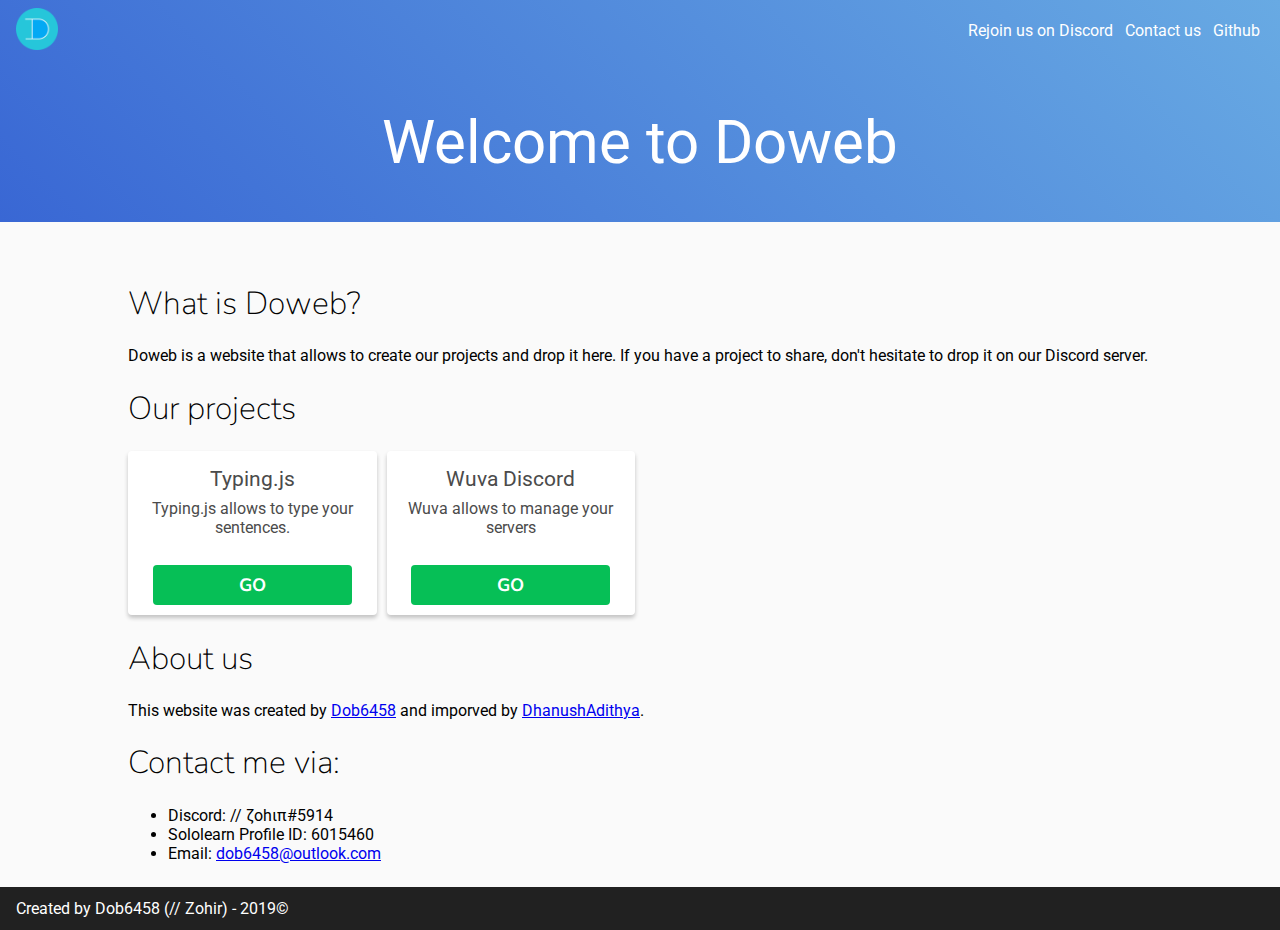
==== index.html @ 96597069 "Init website" ====
<!DOCTYPE html>
<html>
  <head>
    <title>Doweb</title>

    <link rel="stylesheet" href="css/index.css" />
    <link rel="icon" href="img/icon.png" />

    <meta charset="UTF-8" />
    <meta name="theme-color" content="#db5945" />
    <meta name="viewport" content="width=device-width, initial-scale=1.0" />

    <script src="https://code.jquery.com/jquery-3.3.1.js"></script>

    <!--
      Normal color: #06bf56
      Second color: #0da34e

      Info: #76b8de
      Success: #6be069
      Warning: #f0f04d
      Error: #ed5a4a
    -->
  </head>
  <body>
    <div class="app">
      <div class="presentation">
        <div class="header">
          <div class="logo">
            <img
              src="img/icon.png"
              alt="img_logo"
              width="42px"
              height="42px" />
          </div>
          <div class="menus">
            <a href="https://discord.gg/x8Pr7fq" class="menu">Rejoin us on Discord</a>
            <a href="mailto:dob6458@outlook.com" class="menu">Contact us</a>
            <a href="https://github.com/Dob6458" class="menu">Github</a>
          </div>
        </div>
        <div class="welcome">
          <span class="w">Welcome to Doweb</span>
        </div>
      </div>
      <div class="container">
        <h1>What is Doweb?</h1>
        <p>
          Doweb is a website that allows to create our projects and drop it here.
          If you have a project to share, don't hesitate to drop it on our Discord server.
        </p>
        <h1>Our projects</h1>
        <div class="projects">
          <div class="project-grid">
            <div class="title">Typing.js</div>
            <div class="des">Typing.js allows to type your sentences.</div>
            <button onclick="window.open('libraries/typingjs/getstarted.html', '_self')">Go</button>
          </div>
          <div class="project-grid">
            <div class="title">Wuva Discord</div>
            <div class="des">Wuva allows to manage your servers</div>
            <button onclick="window.open('https://top.gg/bot/611292864793673808', '_self')">Go</button>
          </div>
        </div>
        <h1>About us</h1>
        This website was created by <a href="https://github.com/Dob6458">Dob6458</a> and imporved by <a href="https://github.com/DhanushAdithya">DhanushAdithya</a>.
        <h1>Contact me via:</h1>
        <ul>
          <li>Discord: // ζohιπ#5914</li>
          <li>Sololearn Profile ID: 6015460</li>
          <li>Email: <a href="mailto:dob6458@outlook.com">dob6458@outlook.com</a></li>
        </ul>
      </div>
      <div class="footer">
        Created by Dob6458 (// Zohir) - 2019&copy;
      </div>
    </div>

    <script src="js/index.js"></script>
  </body>
</html>
---- css/index.css ----
@import url('https://fonts.googleapis.com/css?family=Nunito:100,300,400,500,700,900|Roboto:100,300,400,500,700,900|Satisfy:100,300,400,500,700,900&display=swap');

body {
  font-family: "Roboto";
  font-weight: 400;

  margin: auto;
  background-color: #fafafa;
}

.header {
  width: 100% auto;

  position: sticky;

  padding: 8px 16px;
}

.logo, .menus {
  display: inline-block;
}

.menus {
  position: absolute;

  top: 0;
  right: 16px;
  bottom: 0;

  line-height: 62px;
}

.menus > .menu {
  padding-left: 4px;
  padding-right: 4px;

  color: white;
  text-decoration: none;

  user-select: none;
}

.menus > .menu:hover {
  text-decoration: underline;
}

.presentation {
  background-image: linear-gradient(
    45deg, #3967d4, #68aae3
  );
}

.welcome {
  width: 100%;
  height: 100px;

  position: relative;

  user-select: none;
}

.welcome > .w {
  position: absolute;
  margin: auto;

  top: 0;
  left: 0;
  right: 0;
  bottom: 0;

  width: fit-content;
  height: fit-content;

  color: white;
  font-size: 60px;
}

.container {
  padding-left: 10%;
  padding-right: 10%;
  padding-top: 3%;
}

.projects {
  display: grid;
  grid-template-columns: repeat(2, 1fr);
  grid-template-rows: minmax(33%, auto);

  grid-gap: 10px;
}

.project-grid {
  box-shadow: 0 3px 4px rgba(0, 0, 0, 0.22);

  background-color: white;

  overflow: hidden;
  border-radius: 4px;
  padding: 12px;

  height: 140px;

  position: relative;
}

.project-grid > .title {
  text-align: center;
  font-size: 21px;
  
  color: rgb(75, 75, 75);

  padding: 4px 0;
}

.project-grid > .des {
  text-align: center;
  font-size: 16px;
  
  color: rgb(75, 75, 75);

  padding: 4px 0;
}

.project-grid > button {
  width: 80%;
  margin-left: 10%;
  margin-bottom: 4%;

  padding: 8px 0;

  font-family: Nunito;
  text-transform: uppercase;
  font-size: 18px;

  margin-top: 8px;

  border-radius: 4px;
  border: none;

  background-color: #06bf56;
  color: white;
  font-weight: 700;

  bottom: 0;
  left: 0;
  right: 0;

  display: flex;
  align-items: center;
  justify-content: center;

  position: absolute;
}

.project-grid > button:hover {
  cursor: pointer;
}

.project-grid > button:hover {
  box-shadow: 0 3px 4px rgba(0, 0, 0, 0.22);
}

h1, h2 {
  font-weight: 100;

  font-family: Nunito;
}

h3, h4, h5 {
  font-weight: 400;
  padding: 0;
  margin: 0;
}

h6 {
  font-weight: 700;
  padding: 0;
  margin: 0;
}

.footer {
  width: 100% auto;
  padding: 12px 16px;

  margin-top: 24px;

  background-color: #212121;
  color: white;
}

@media screen and (min-width: 748px) {
  .projects {
    grid-template-columns: repeat(2, 1fr);
  }
}

@media screen and (min-width: 852px) {
  .projects {
    grid-template-columns: repeat(3, 1fr);
  }
}

@media screen and (min-width: 1107px) {
  .projects {
    grid-template-columns: repeat(4, 1fr);
  }

  .welcome {
    height: 160px;
  }
}
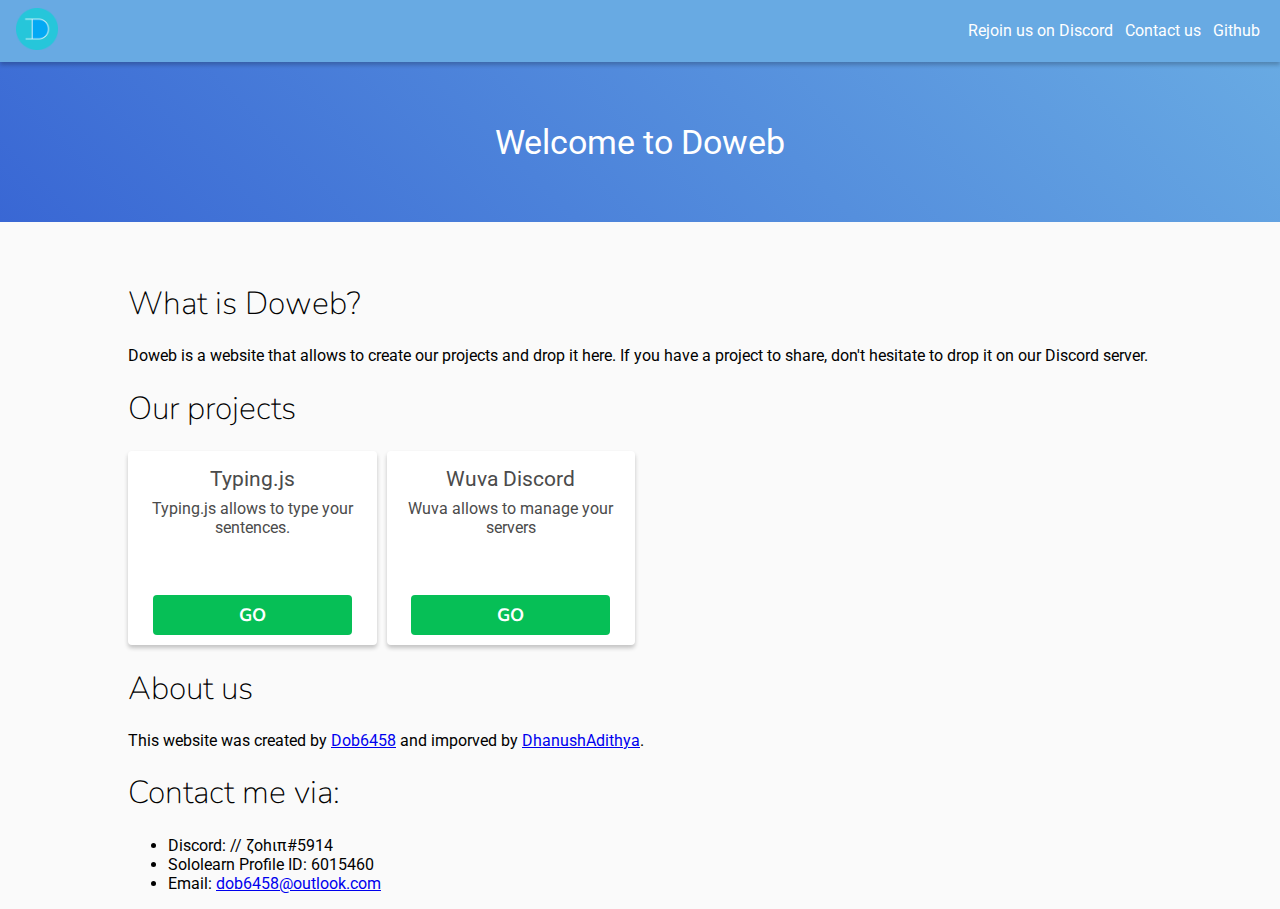
==== commit 31ae23df: "Code fixed" ====
--- a/index.html
+++ b/index.html
@@ -23,22 +23,28 @@
     -->
   </head>
   <body>
+    <div class="black"></div>
+    <div class="header">
+      <div class="logo">
+        <img
+          src="img/icon.png"
+          alt="img_logo"
+          width="42px"
+          height="42px" />
+      </div>
+      <button class="menu-icon">
+        <i class="material-icons">
+          menu
+        </i>
+      </button>
+      <div class="menus">
+        <a href="https://discord.gg/x8Pr7fq" class="menu">Rejoin us on Discord</a>
+        <a href="mailto:dob6458@outlook.com" class="menu">Contact us</a>
+        <a href="https://github.com/Dob6458" class="menu">Github</a>
+      </div>
+    </div>
     <div class="app">
       <div class="presentation">
-        <div class="header">
-          <div class="logo">
-            <img
-              src="img/icon.png"
-              alt="img_logo"
-              width="42px"
-              height="42px" />
-          </div>
-          <div class="menus">
-            <a href="https://discord.gg/x8Pr7fq" class="menu">Rejoin us on Discord</a>
-            <a href="mailto:dob6458@outlook.com" class="menu">Contact us</a>
-            <a href="https://github.com/Dob6458" class="menu">Github</a>
-          </div>
-        </div>
         <div class="welcome">
           <span class="w">Welcome to Doweb</span>
         </div>
@@ -71,11 +77,8 @@
           <li>Email: <a href="mailto:dob6458@outlook.com">dob6458@outlook.com</a></li>
         </ul>
       </div>
-      <div class="footer">
-        Created by Dob6458 (// Zohir) - 2019&copy;
-      </div>
     </div>
-
+    
     <script src="js/index.js"></script>
   </body>
-</html>+</html>
--- a/css/index.css
+++ b/css/index.css
@@ -1,4 +1,5 @@
 @import url('https://fonts.googleapis.com/css?family=Nunito:100,300,400,500,700,900|Roboto:100,300,400,500,700,900|Satisfy:100,300,400,500,700,900&display=swap');
+@import url('https://fonts.googleapis.com/css?family=Material+Icons');
 
 body {
   font-family: "Roboto";
@@ -11,37 +12,7 @@
 .header {
   width: 100% auto;
 
-  position: sticky;
-
   padding: 8px 16px;
-}
-
-.logo, .menus {
-  display: inline-block;
-}
-
-.menus {
-  position: absolute;
-
-  top: 0;
-  right: 16px;
-  bottom: 0;
-
-  line-height: 62px;
-}
-
-.menus > .menu {
-  padding-left: 4px;
-  padding-right: 4px;
-
-  color: white;
-  text-decoration: none;
-
-  user-select: none;
-}
-
-.menus > .menu:hover {
-  text-decoration: underline;
 }
 
 .presentation {
@@ -72,7 +43,7 @@
   height: fit-content;
 
   color: white;
-  font-size: 60px;
+  font-size: 210%;
 }
 
 .container {
@@ -98,7 +69,7 @@
   border-radius: 4px;
   padding: 12px;
 
-  height: 140px;
+  height: 170px;
 
   position: relative;
 }
@@ -178,15 +149,123 @@
   margin: 0;
 }
 
-.footer {
-  width: 100% auto;
-  padding: 12px 16px;
-
-  margin-top: 24px;
-
-  background-color: #212121;
-  color: white;
-}
+/* Start responsive mobile */
+@media screen and (max-width: 799px) {
+  .header {
+    z-index: 2;
+    position: fixed;
+
+    top: 0;
+    left: 0;
+    right: 0;
+
+    background-color: #68aae3;
+    overflow: hidden;
+
+    height: 46px;
+
+    transition: 200ms;
+
+    box-shadow: 0 3px 4px rgba(0, 0, 0, 0.22);
+  }
+
+  .menu-icon {
+    width: 42px;
+    height: 42px;
+
+    position: absolute;
+    top: 10px;
+    right: 10px;
+
+    display: block;
+  }
+
+  .menus {
+    margin-top: 12px;
+  }
+
+  .menus > .menu {
+    display: block;
+    color: white;
+    text-decoration: none;
+
+    line-height: 26px;
+  }
+
+  .menu:hover {
+    padding-left: 8px;
+    transition: 150ms;
+  }
+
+  .app {
+    margin-top: 62px;
+  }
+
+  .black {
+    z-index: 1;
+
+    position: fixed;
+    top: 0;
+    left: 0;
+    right: 0;
+    bottom: 0;
+
+    background-color: rgba(0, 0, 0, 0.22);
+  }
+}
+
+@media screen and (min-width: 800px) {
+  .header {
+    z-index: 1;
+    position: absolute;
+
+    top: 0;
+    left: 0;
+    right: 0;
+
+    background-color: #68aae3;
+    overflow: hidden;
+
+    height: 46px;
+
+    transition: 200ms;
+
+    box-shadow: 0 3px 4px rgba(0, 0, 0, 0.22);
+  }
+  
+  .menus {
+    position: absolute;
+  
+    top: 0;
+    right: 16px;
+    bottom: 0;
+  
+    line-height: 62px;
+  }
+  
+  .menus > .menu {
+    padding-left: 4px;
+    padding-right: 4px;
+  
+    color: white;
+    text-decoration: none;
+  
+    user-select: none;
+  }
+
+  .menu-icon {
+    visibility: hidden;
+  }
+  
+  .menus > .menu:hover {
+    text-decoration: underline;
+  }
+
+  .app {
+    margin-top: 62px;
+  }
+}
+/* End responsive mobile */
 
 @media screen and (min-width: 748px) {
   .projects {
